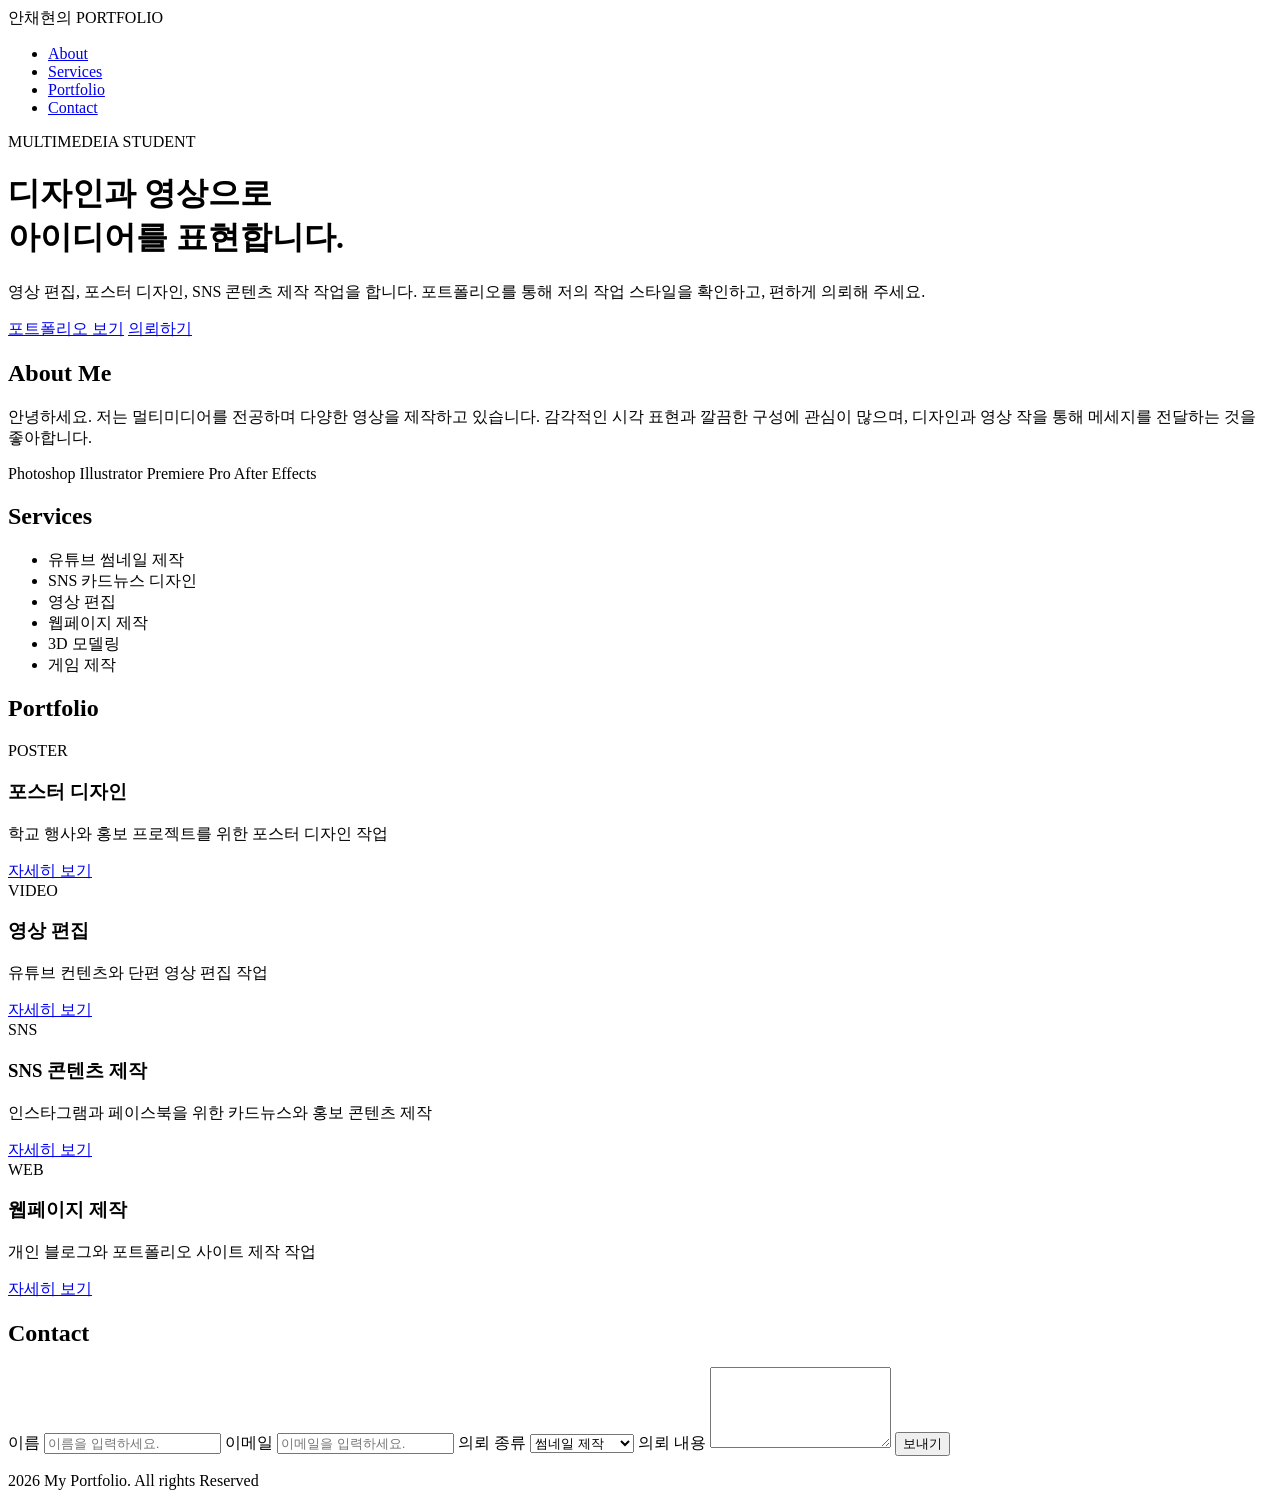
==== index.html @ 7c3b27c5 "Add files via upload" ====
<!DOCTYPE html>
<html lang="en">
<head>
    <meta charset="UTF-8">
    <meta name="viewport" content="width=device-width, initial-scale=1.0">
    <title>안채현의 Portfolio</title>
</head>
<body>
    <nav>
    <div>안채현의 PORTFOLIO</div>
    <ul>
        <li><a href="#">About</a></li>
        <li><a href="#">Services</a></li>
        <li><a href="#">Portfolio</a></li>
        <li><a href="#">Contact</a></li>
    </ul>
    </nav>

    <header>
    <div>
        <p>MULTIMEDEIA STUDENT</p>
        <h1>디자인과 영상으로<br> 아이디어를 표현합니다.</h1>
        <p>영상 편집, 포스터 디자인, SNS 콘텐츠 제작 작업을 합니다. 포트폴리오를 통해 저의 작업 스타일을 확인하고, 편하게 의뢰해 주세요.</p>

        <div>
            <a href="#">포트폴리오 보기</a>
            <a href="#">의뢰하기</a>
        </div>
    </div>
    </header>

    <section id="about">
        <h2>About Me</h2>
        <p>안녕하세요. 저는 멀티미디어를 전공하며 다양한 영상을 제작하고 있습니다.
            감각적인 시각 표현과 깔끔한 구성에 관심이 많으며, 디자인과 영상 작을 통해 메세지를 전달하는 것을 좋아합니다.
        </p>

        <div>
            <span>Photoshop</span>
            <span>Illustrator</span>
            <span>Premiere Pro</span>
            <span>After Effects</span>
        </div>
    </section>

    <section id="service">
        <h2>Services</h2>
        <ul>
            <li>유튜브 썸네일 제작</li>
            <li>SNS 카드뉴스 디자인</li>
            <li>영상 편집</li>
            <li>웹페이지 제작</li>
            <li>3D 모델링</li>
            <li>게임 제작</li>
        </ul>
    </section>

    <section id="portfolio">
        <h2>Portfolio</h2>

        <div class="portfolio-grid">
            <div class="card">
                <div>POSTER</div>
                <h3>포스터 디자인</h3>
                <p>학교 행사와 홍보 프로젝트를 위한 포스터 디자인 작업</p>
                <a href="#">자세히 보기</a>
            </div>

            <div class="card">
                <div>VIDEO</div>
                <h3>영상 편집</h3>
                <p>유튜브 컨텐츠와 단편 영상 편집 작업</p>
                <a href="#">자세히 보기</a>
            </div>

            <div class="card">
                <div class="card">
                <div>SNS</div>
                <h3>SNS 콘텐츠 제작</h3>
                <p>인스타그램과 페이스북을 위한 카드뉴스와 홍보 콘텐츠 제작</p>
                <a href="#">자세히 보기</a>
            </div>

            <div class="card">
                <div class="card">
                <div>WEB</div>
                <h3>웹페이지 제작</h3>
                <p>개인 블로그와 포트폴리오 사이트 제작 작업</p>
                <a href="#">자세히 보기</a>
            </div>
        </div>
    </section>

    <section id="contact">
        <h2>Contact</h2>

        <form>
            <label for="name">이름</label>
            <input type="text" name="name" placeholder="이름을 입력하세요.">
             
            <label for="email">이메일</label>
            <input type="email" name="email" placeholder="이메일을 입력하세요.">

            <label for="type">의뢰 종류</label>
            <select name="type">
                <option>썸네일 제작</option>
                <option>포스터 디자인</option>
                <option>영상 편집</option>
                <option>웹페이지 제작</option>
            </select>

            <label for="message">의뢰 내용</label>
            <textarea name="message" placeholder="의뢰할 내용을 입력하세요." rows="5">
            </textarea>

            <input type="submit" value="보내기">
        </form>
    </section>

    <footer>
        <p>2026 My Portfolio. All rights Reserved</p>
    </footer>
    
</body>
</html>
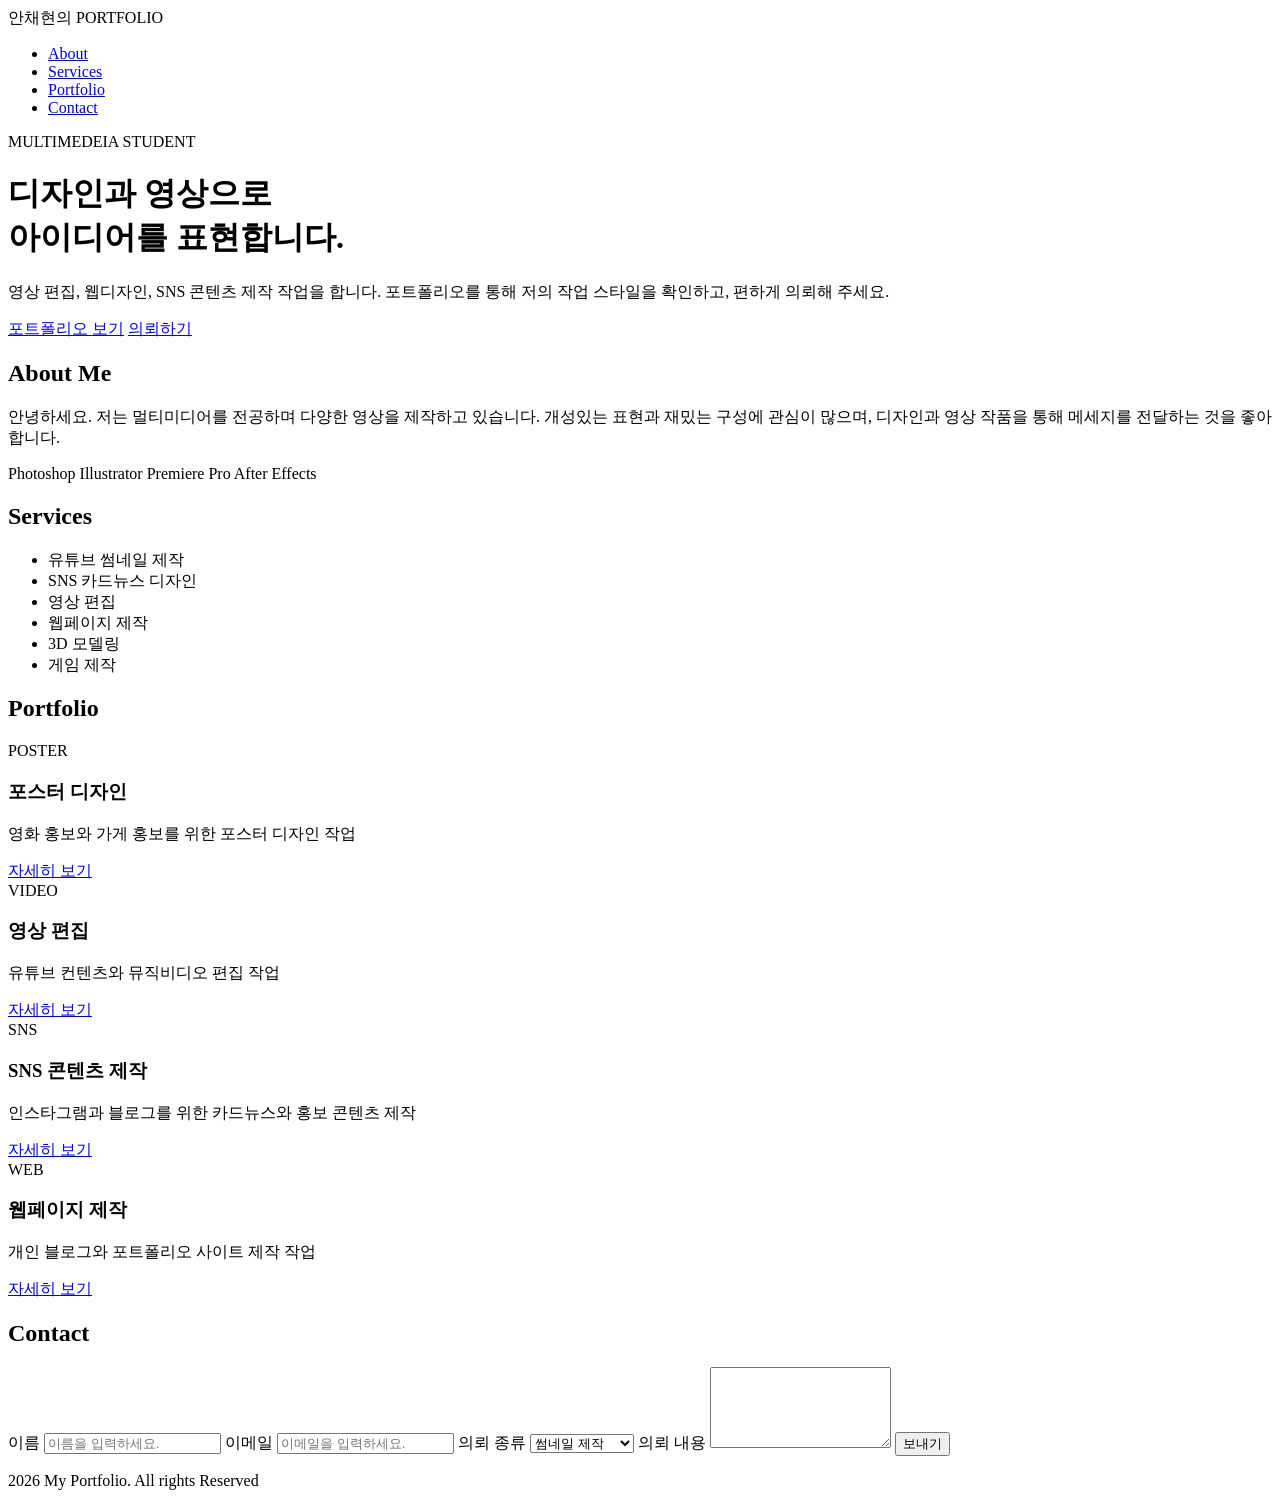
==== commit 9896c337: "Add files via upload" ====
--- a/index.html
+++ b/index.html
@@ -20,7 +20,7 @@
     <div>
         <p>MULTIMEDEIA STUDENT</p>
         <h1>디자인과 영상으로<br> 아이디어를 표현합니다.</h1>
-        <p>영상 편집, 포스터 디자인, SNS 콘텐츠 제작 작업을 합니다. 포트폴리오를 통해 저의 작업 스타일을 확인하고, 편하게 의뢰해 주세요.</p>
+        <p>영상 편집, 웹디자인, SNS 콘텐츠 제작 작업을 합니다. 포트폴리오를 통해 저의 작업 스타일을 확인하고, 편하게 의뢰해 주세요.</p>
 
         <div>
             <a href="#">포트폴리오 보기</a>
@@ -32,7 +32,7 @@
     <section id="about">
         <h2>About Me</h2>
         <p>안녕하세요. 저는 멀티미디어를 전공하며 다양한 영상을 제작하고 있습니다.
-            감각적인 시각 표현과 깔끔한 구성에 관심이 많으며, 디자인과 영상 작을 통해 메세지를 전달하는 것을 좋아합니다.
+            개성있는 표현과 재밌는 구성에 관심이 많으며, 디자인과 영상 작품을 통해 메세지를 전달하는 것을 좋아합니다.
         </p>
 
         <div>
@@ -62,14 +62,14 @@
             <div class="card">
                 <div>POSTER</div>
                 <h3>포스터 디자인</h3>
-                <p>학교 행사와 홍보 프로젝트를 위한 포스터 디자인 작업</p>
+                <p>영화 홍보와 가게 홍보를 위한 포스터 디자인 작업</p>
                 <a href="#">자세히 보기</a>
             </div>
 
             <div class="card">
                 <div>VIDEO</div>
                 <h3>영상 편집</h3>
-                <p>유튜브 컨텐츠와 단편 영상 편집 작업</p>
+                <p>유튜브 컨텐츠와 뮤직비디오 편집 작업</p>
                 <a href="#">자세히 보기</a>
             </div>
 
@@ -77,7 +77,7 @@
                 <div class="card">
                 <div>SNS</div>
                 <h3>SNS 콘텐츠 제작</h3>
-                <p>인스타그램과 페이스북을 위한 카드뉴스와 홍보 콘텐츠 제작</p>
+                <p>인스타그램과 블로그를 위한 카드뉴스와 홍보 콘텐츠 제작</p>
                 <a href="#">자세히 보기</a>
             </div>
 
@@ -104,7 +104,7 @@
             <label for="type">의뢰 종류</label>
             <select name="type">
                 <option>썸네일 제작</option>
-                <option>포스터 디자인</option>
+                <option>웹디자인</option>
                 <option>영상 편집</option>
                 <option>웹페이지 제작</option>
             </select>
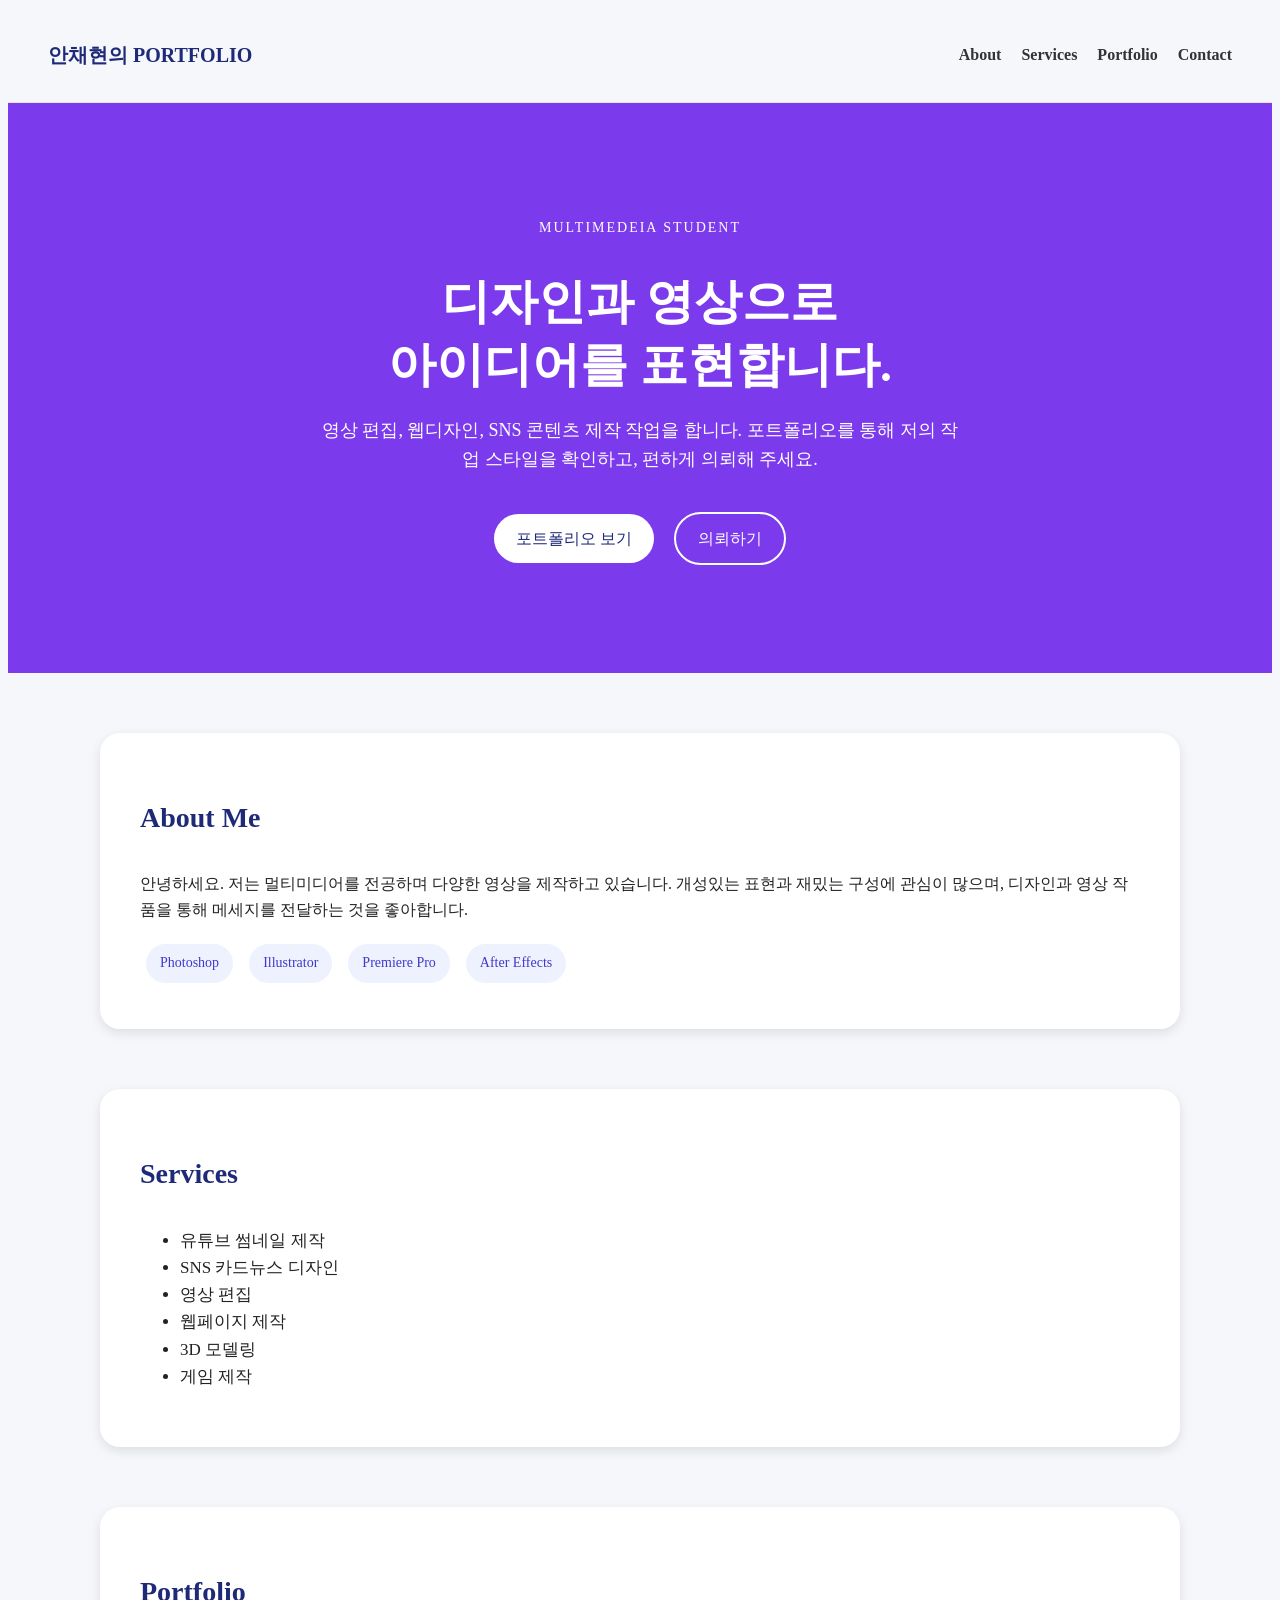
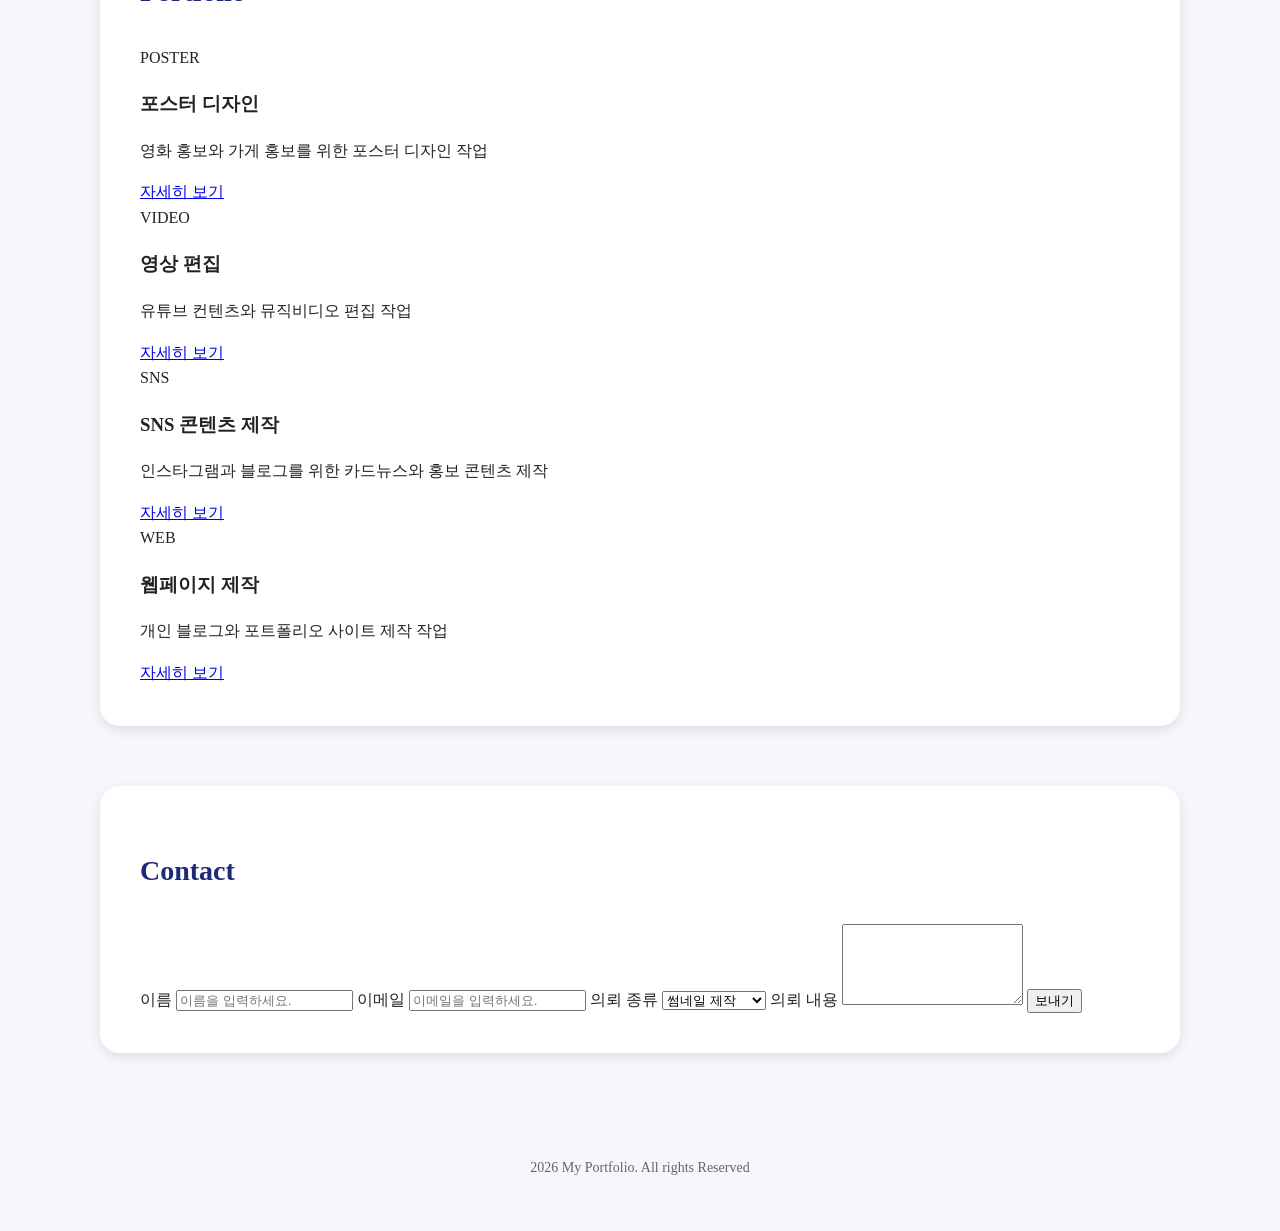
==== commit 82344688: "Add files via upload" ====
--- a/index.html
+++ b/index.html
@@ -4,10 +4,11 @@
     <meta charset="UTF-8">
     <meta name="viewport" content="width=device-width, initial-scale=1.0">
     <title>안채현의 Portfolio</title>
+    <link rel="stylesheet" href="style.css">
 </head>
 <body>
     <nav>
-    <div>안채현의 PORTFOLIO</div>
+    <div class="logo">안채현의 PORTFOLIO</div>
     <ul>
         <li><a href="#">About</a></li>
         <li><a href="#">Services</a></li>
@@ -16,15 +17,15 @@
     </ul>
     </nav>
 
-    <header>
-    <div>
-        <p>MULTIMEDEIA STUDENT</p>
+    <header class="hero">
+    <div class="hero-text">
+        <p class="small-title">MULTIMEDEIA STUDENT</p>
         <h1>디자인과 영상으로<br> 아이디어를 표현합니다.</h1>
-        <p>영상 편집, 웹디자인, SNS 콘텐츠 제작 작업을 합니다. 포트폴리오를 통해 저의 작업 스타일을 확인하고, 편하게 의뢰해 주세요.</p>
+        <p class="hero-description">영상 편집, 웹디자인, SNS 콘텐츠 제작 작업을 합니다. 포트폴리오를 통해 저의 작업 스타일을 확인하고, 편하게 의뢰해 주세요.</p>
 
-        <div>
-            <a href="#">포트폴리오 보기</a>
-            <a href="#">의뢰하기</a>
+        <div class="hero-buttons">
+            <a href="#" class="btn first">포트폴리오 보기</a>
+            <a href="#" class="btn second">의뢰하기</a>
         </div>
     </div>
     </header>
@@ -35,7 +36,7 @@
             개성있는 표현과 재밌는 구성에 관심이 많으며, 디자인과 영상 작품을 통해 메세지를 전달하는 것을 좋아합니다.
         </p>
 
-        <div>
+        <div class="skills">
             <span>Photoshop</span>
             <span>Illustrator</span>
             <span>Premiere Pro</span>
--- a/style.css
+++ b/style.css
@@ -0,0 +1,124 @@
+nav{
+    background-color: solid #ffffff;
+    border-bottom: 1px solid #e5e7eb;
+    padding:18px 40px;
+    display: flex;
+    justify-content: space-between;
+    align-items: center;
+}
+
+nav ul {
+    list-style: none;
+    display: flex;
+    gap: 20px;
+}
+
+nav ul li a{
+    text-decoration: none;
+    color: #333;
+    font-weight: bold;
+}
+
+nav ul li a:hover{
+    color:#7c3aed;
+}
+
+.logo{
+    font-size: 20px;
+    font-weight: bold;
+    color: #1e2a78;
+}
+
+.hero{
+    background-color: #7c3aed;
+    color:white;
+    padding: 100px 20px;
+    text-align: center;
+}
+
+.small-title{
+    font-size: 14px;
+    letter-spacing: 2px;
+    margin-bottom: 15px;
+}
+
+.hero h1{
+    font-size: 48px;
+    margin-bottom: 20px;
+    line-height: 1.3;
+}
+
+.hero-description{
+    font-size: 18px;
+    width: 650px;
+    margin: 0 auto 30px auto;
+}
+
+.btn{
+    display: inline-block;
+    padding: 12px 22px;
+    border-radius: 30px;
+    text-decoration: none;
+    margin: 8px;
+}
+
+.first{
+    background-color: white;
+    color: #1e2a78;
+}
+
+.first:hover{
+    background-color: #f3f4f6;
+}
+
+.second{
+    border:2px solid white;
+    color: white;
+}
+
+.second:hover{
+    background-color: white;
+    color: #1e2a78;
+}
+
+body{
+    background-color: #f5f7fb;
+    color: #222;
+    line-height: 1.6;
+}
+
+section{
+    background-color: white;
+    width: 1000px;
+    margin: 60px auto;
+    padding: 40px;
+    border-radius: 20px;
+    box-shadow: rgba(0, 0, 0, 0.1) 0px 4px 12px;
+}
+
+section h2{
+    font-size: 28px;
+    margin-bottom: 30px;
+    color:#1e2a78;
+}
+
+.skills span{
+    display: inline-block;
+    background-color: #eef2ff;
+    padding: 8px 14px;
+    border-radius: 20px;
+    margin: 6px;
+    font-size: 14px;
+    color: #4338ca;
+}
+
+#service ul{
+    font-size: 17px;
+}
+
+footer{
+    text-align: center;
+    padding: 30px 20px;
+    color: #666;
+    font-size: 14px;
+}
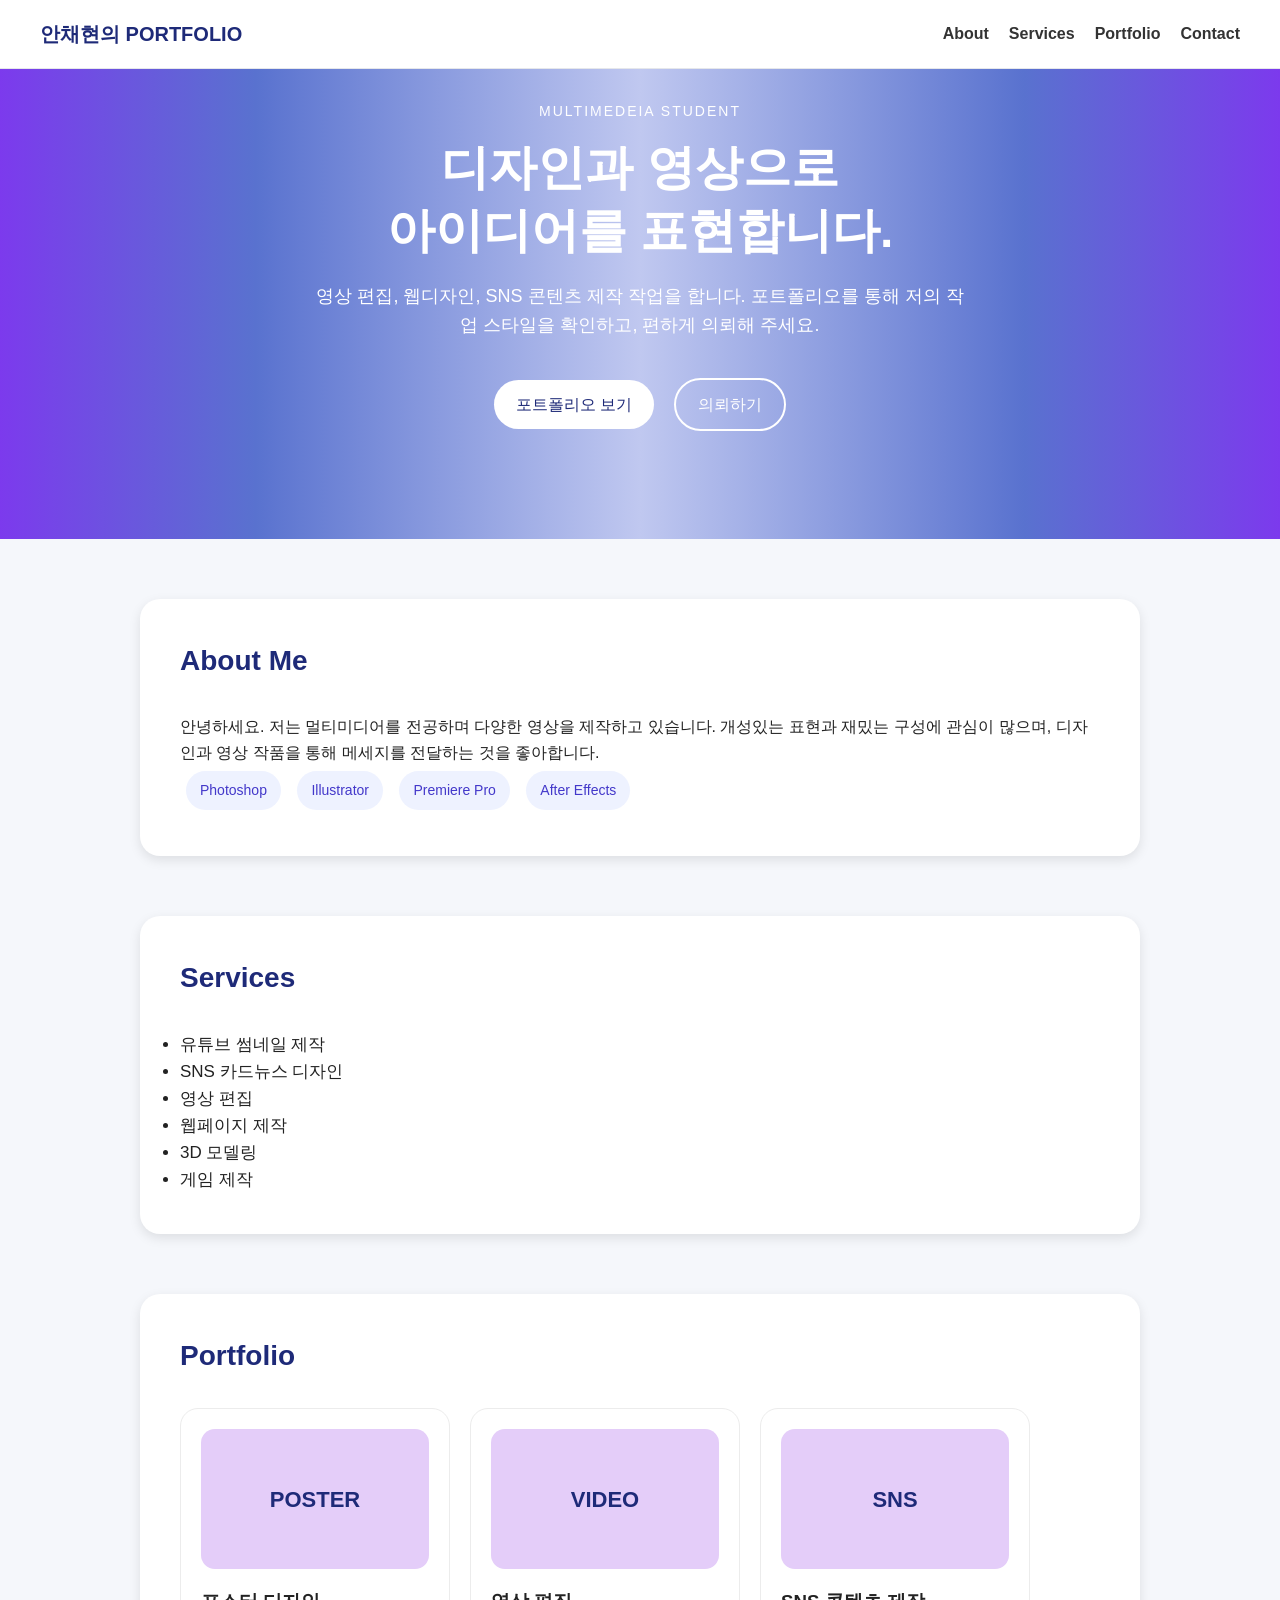
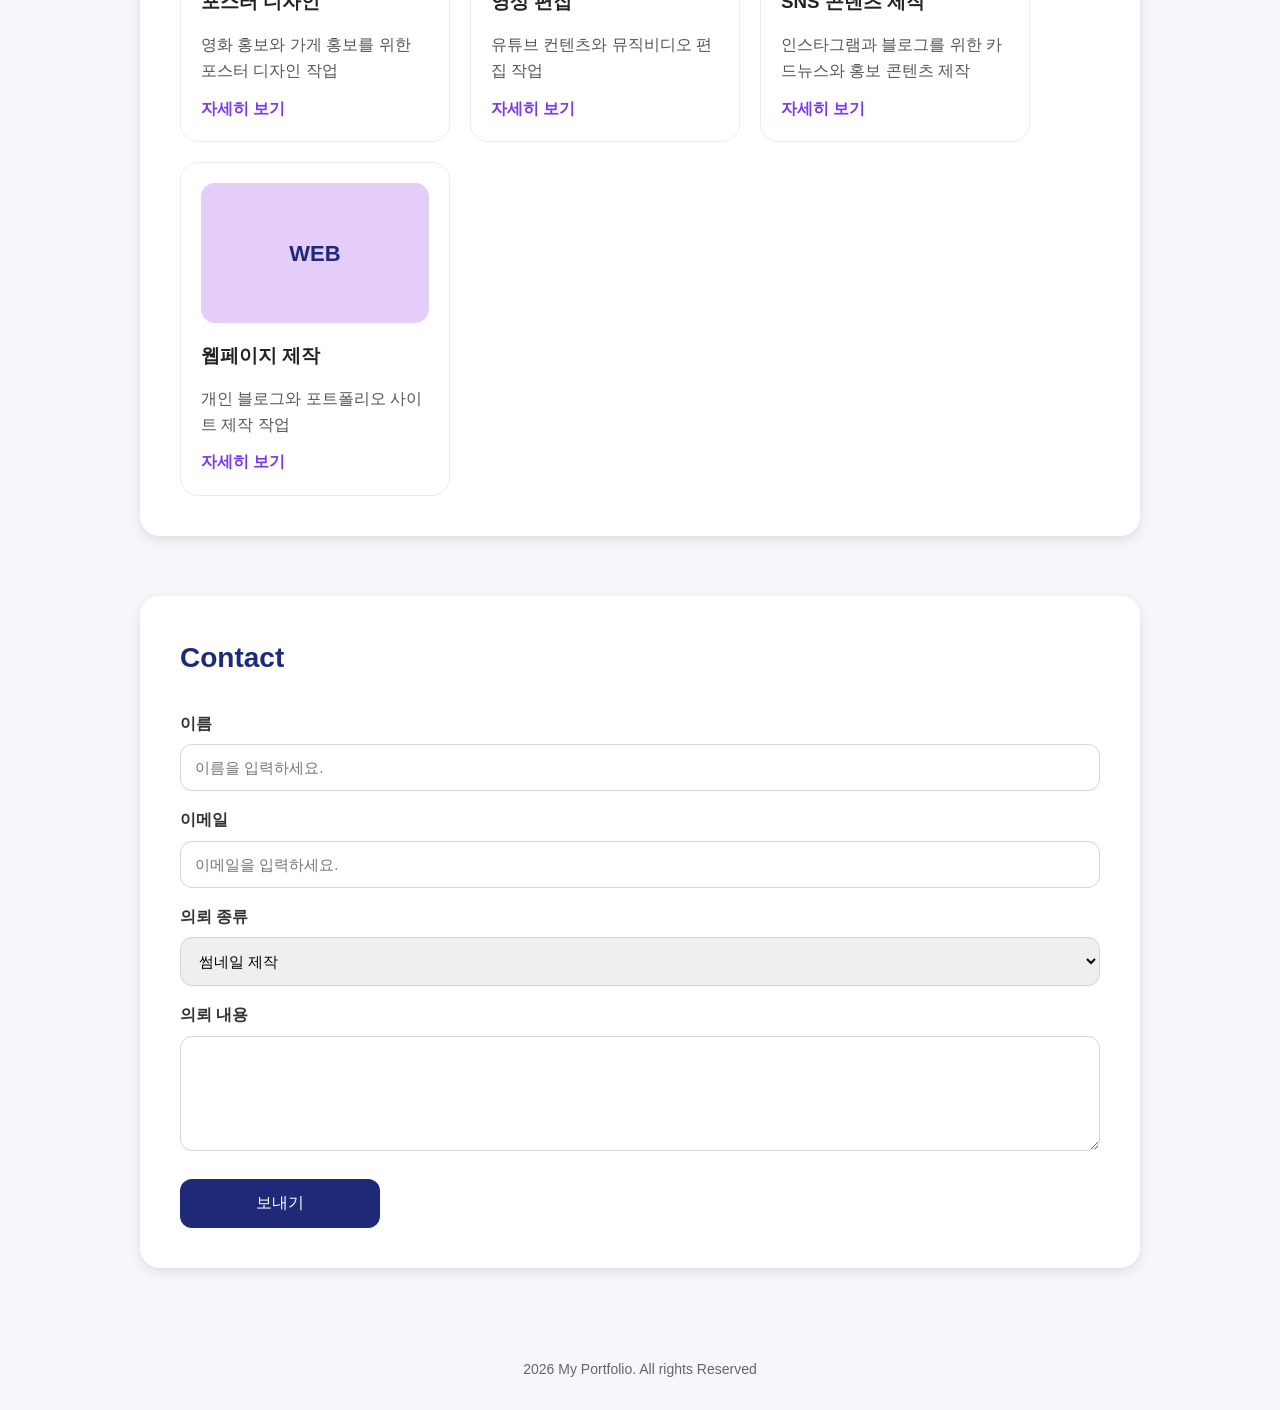
==== commit 098c6f88: "Add files via upload" ====
--- a/index.html
+++ b/index.html
@@ -10,10 +10,10 @@
     <nav>
     <div class="logo">안채현의 PORTFOLIO</div>
     <ul>
-        <li><a href="#">About</a></li>
-        <li><a href="#">Services</a></li>
-        <li><a href="#">Portfolio</a></li>
-        <li><a href="#">Contact</a></li>
+        <li><a href="#about">About</a></li>
+        <li><a href="#service">Services</a></li>
+        <li><a href="#portfolio">Portfolio</a></li>
+        <li><a href="#contact">Contact</a></li>
     </ul>
     </nav>
 
@@ -61,33 +61,31 @@
 
         <div class="portfolio-grid">
             <div class="card">
-                <div>POSTER</div>
+                <div class="card-image">POSTER</div>
                 <h3>포스터 디자인</h3>
                 <p>영화 홍보와 가게 홍보를 위한 포스터 디자인 작업</p>
-                <a href="#">자세히 보기</a>
+                <a href="poster.html" target="_blank">자세히 보기</a>
             </div>
 
             <div class="card">
-                <div>VIDEO</div>
+                <div class="card-image">VIDEO</div>
                 <h3>영상 편집</h3>
                 <p>유튜브 컨텐츠와 뮤직비디오 편집 작업</p>
-                <a href="#">자세히 보기</a>
+                <a href="video.html" target="_blank">자세히 보기</a>
             </div>
 
             <div class="card">
-                <div class="card">
-                <div>SNS</div>
+                <div class="card-image">SNS</div>
                 <h3>SNS 콘텐츠 제작</h3>
                 <p>인스타그램과 블로그를 위한 카드뉴스와 홍보 콘텐츠 제작</p>
-                <a href="#">자세히 보기</a>
+                <a href="sns.html" target="_blank">자세히 보기</a>
             </div>
 
             <div class="card">
-                <div class="card">
-                <div>WEB</div>
+                <div class="card-image">WEB</div>
                 <h3>웹페이지 제작</h3>
                 <p>개인 블로그와 포트폴리오 사이트 제작 작업</p>
-                <a href="#">자세히 보기</a>
+                <a href="web.html" target="_blank">자세히 보기</a>
             </div>
         </div>
     </section>
@@ -95,7 +93,7 @@
     <section id="contact">
         <h2>Contact</h2>
 
-        <form>
+        <form class="contact-form">
             <label for="name">이름</label>
             <input type="text" name="name" placeholder="이름을 입력하세요.">
              
--- a/style.css
+++ b/style.css
@@ -1,10 +1,28 @@
+*{
+    box-sizing: border-box;
+    margin: 0;
+    padding: 0;
+    font-family: Arial, sans-serif;
+}
+
+body{
+    background-color: #f5f7fb;
+    color: #222;
+    line-height: 1.6;
+}
+
 nav{
-    background-color: solid #ffffff;
+    background-color: #ffffff;
     border-bottom: 1px solid #e5e7eb;
     padding:18px 40px;
     display: flex;
     justify-content: space-between;
     align-items: center;
+    position: fixed;
+    width: 100%;
+    top: 0;
+    left: 0;
+    z-index: 1000;
 }
 
 nav ul {
@@ -30,10 +48,12 @@
 }
 
 .hero{
-    background-color: #7c3aed;
+background: #7C3AED;
+background: linear-gradient(90deg, rgba(124, 58, 237, 1) 0%, rgba(89, 114, 207, 1) 20%, rgba(192, 200, 240, 1) 50%, rgba(89, 114, 207, 1) 80%, rgba(124, 58, 237, 1) 100%);
     color:white;
     padding: 100px 20px;
     text-align: center;
+    animation: fadeUp 1.5s ease;
 }
 
 .small-title{
@@ -79,12 +99,6 @@
 .second:hover{
     background-color: white;
     color: #1e2a78;
-}
-
-body{
-    background-color: #f5f7fb;
-    color: #222;
-    line-height: 1.6;
 }
 
 section{
@@ -121,4 +135,101 @@
     padding: 30px 20px;
     color: #666;
     font-size: 14px;
+}
+
+.card{
+    width: 270px;
+    border: 1px solid #ececec;
+    border-radius: 18px;
+    padding: 20px;
+    transition: box-shadow 0.3s, transform 0.3s;
+}
+
+.card:hover{
+    transform: translate(0,-8px);
+    box-shadow: 0 10px 24px rgba(0, 0, 0, 0.1);
+}
+
+.card h3{
+    color: #222;
+    margin-bottom: 15px;
+}
+
+.card p{
+    color: #555;
+    margin-bottom: 12px;
+}
+
+.card a{
+    color: #7c3aed;
+    text-decoration: none;
+    font-weight: bold;
+}
+
+.card a:hover{
+    text-decoration: underline;
+}
+
+.card-image{
+    height: 140px;
+    background-color: rgb(228, 205, 249);
+    border-radius: 14px;
+    font-size: 22px;
+    font-weight: bold;
+    color: #1e2a78;
+    display: flex;
+    justify-content: center;
+    align-items: center;
+    margin-bottom: 18px;
+}
+
+.portfolio-grid{
+    display: flex;
+    gap: 20px;
+    flex-wrap: wrap;
+}
+
+.contact-form label{
+    display: block;
+    margin-top: 16px;
+    margin-bottom: 8px;
+    color: #333;
+    font-weight: bold;
+}
+
+.contact-form input,
+.contact-form select,
+.contact-form textarea{
+    width: 100%;
+    padding: 14px;
+    border: 1px solid #d1d5db;
+    border-radius: 12px;
+    font-size: 15px;
+}
+
+.contact-form input[type="submit"]{
+    margin-top: 20px;
+    background-color: #1e2a78;
+    color: white;
+    width: 200px;
+    font-size: 16px;
+    border: none;
+    padding: 14px 24px;
+    transition: background-color 0.3s, transform 0.3s;
+}
+
+.contact-form input[type="submit"]:hover{
+    background-color: #7c3aed;
+    transform: translate(0,-4px);
+}
+
+@keyframes fadeUp{
+    from{
+        opacity: 0;
+        transform: translate(0,25px);
+    }
+    to{
+        opacity: 1;
+        transform: translate(0,0);
+    }
 }
